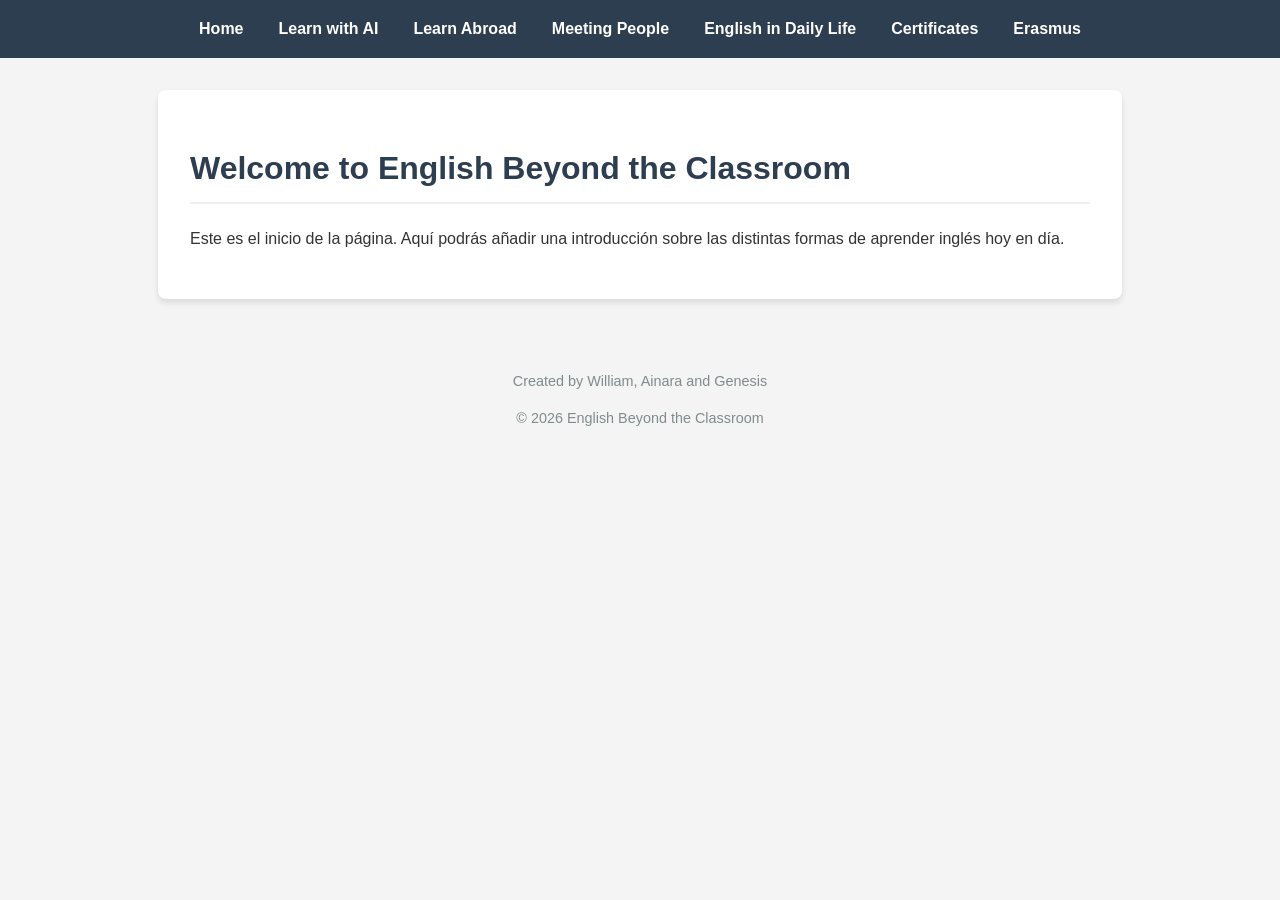
==== index.html @ 0754434e "commit v1 creacion de paginas y diseño inicial" ====
<!DOCTYPE html>
<html lang="en">
<head>
    <meta charset="UTF-8">
    <meta name="viewport" content="width=device-width, initial-scale=1.0">
    <title>Home - English Beyond the Classroom</title>
    <link rel="stylesheet" href="styles.css">
</head>
<body>
    <header>
        <nav>
            <ul>
                <li><a href="index.html">Home</a></li>
                <li><a href="LearnEnglishAI.html">Learn with AI</a></li>
                <li><a href="LearnEnglishAbroad.html">Learn Abroad</a></li>
                <li><a href="MeetingPeopleInEnglish.html">Meeting People</a></li>
                <li><a href="EnglishPartOfYourLife.html">English in Daily Life</a></li>
                <li><a href="Certificates.html">Certificates</a></li>
                <li><a href="Erasmus.html">Erasmus</a></li>
            </ul>
        </nav>
    </header>
    
    <main>
        <h1>Welcome to English Beyond the Classroom</h1>
        <section>
            <p>Este es el inicio de la página. Aquí podrás añadir una introducción sobre las distintas formas de aprender inglés hoy en día.</p>
            <!-- Puedes agregar más secciones, imágenes o videos más adelante -->
        </section>
    </main>

    <footer>
        <section>
            <p>Created by William, Ainara and Genesis</p>
        </section>
        <section>
            <p>&copy; 2026 English Beyond the Classroom</p>
        </section>
    </footer>
</body>
</html>
---- styles.css ----
body {
    font-family: Arial, sans-serif;
    margin: 0;
    padding: 0;
    line-height: 1.6;
    background-color: #f4f4f4;
    color: #333;
}

header {
    background: #2c3e50;
    color: #fff;
    padding: 1rem 0;
}

header nav ul {
    list-style: none;
    display: flex;
    justify-content: center;
    gap: 15px;
    padding: 0;
    margin: 0;
    flex-wrap: wrap;
}

header nav ul li a {
    color: #fff;
    text-decoration: none;
    font-weight: bold;
    padding: 5px 10px;
    border-radius: 5px;
    transition: background 0.3s;
}

header nav ul li a:hover {
    background: #34495e;
}

main {
    padding: 2rem;
    max-width: 900px;
    margin: 2rem auto;
    background: #fff;
    border-radius: 8px;
    box-shadow: 0 4px 6px rgba(0,0,0,0.1);
}

h1 {
    color: #2c3e50;
    border-bottom: 2px solid #ecf0f1;
    padding-bottom: 0.5rem;
}

h2 {
    color: #34495e;
    margin-top: 2rem;
    border-bottom: 1px solid #ecf0f1;
    padding-bottom: 0.3rem;
}

h3 {
    color: #2980b9;
    margin-top: 1.5rem;
}

table {
    width: 100%;
    border-collapse: collapse;
    margin: 1.5rem 0;
}

table, th, td {
    border: 1px solid #bdc3c7;
}

th, td {
    padding: 10px;
    text-align: left;
}

th {
    background-color: #ecf0f1;
    color: #2c3e50;
}

.prompt-list {
    background: #f9f9f9;
    padding: 15px;
    border-left: 4px solid #3498db;
    margin: 1rem 0;
    border-radius: 4px;
}

.prompt-list p {
    margin: 0.5rem 0;
    font-family: monospace;
    font-size: 1.05em;
    color: #2c3e50;
}

footer {
    text-align: center;
    padding: 1.5rem 0;
    color: #7f8c8d;
    font-size: 0.9em;
}
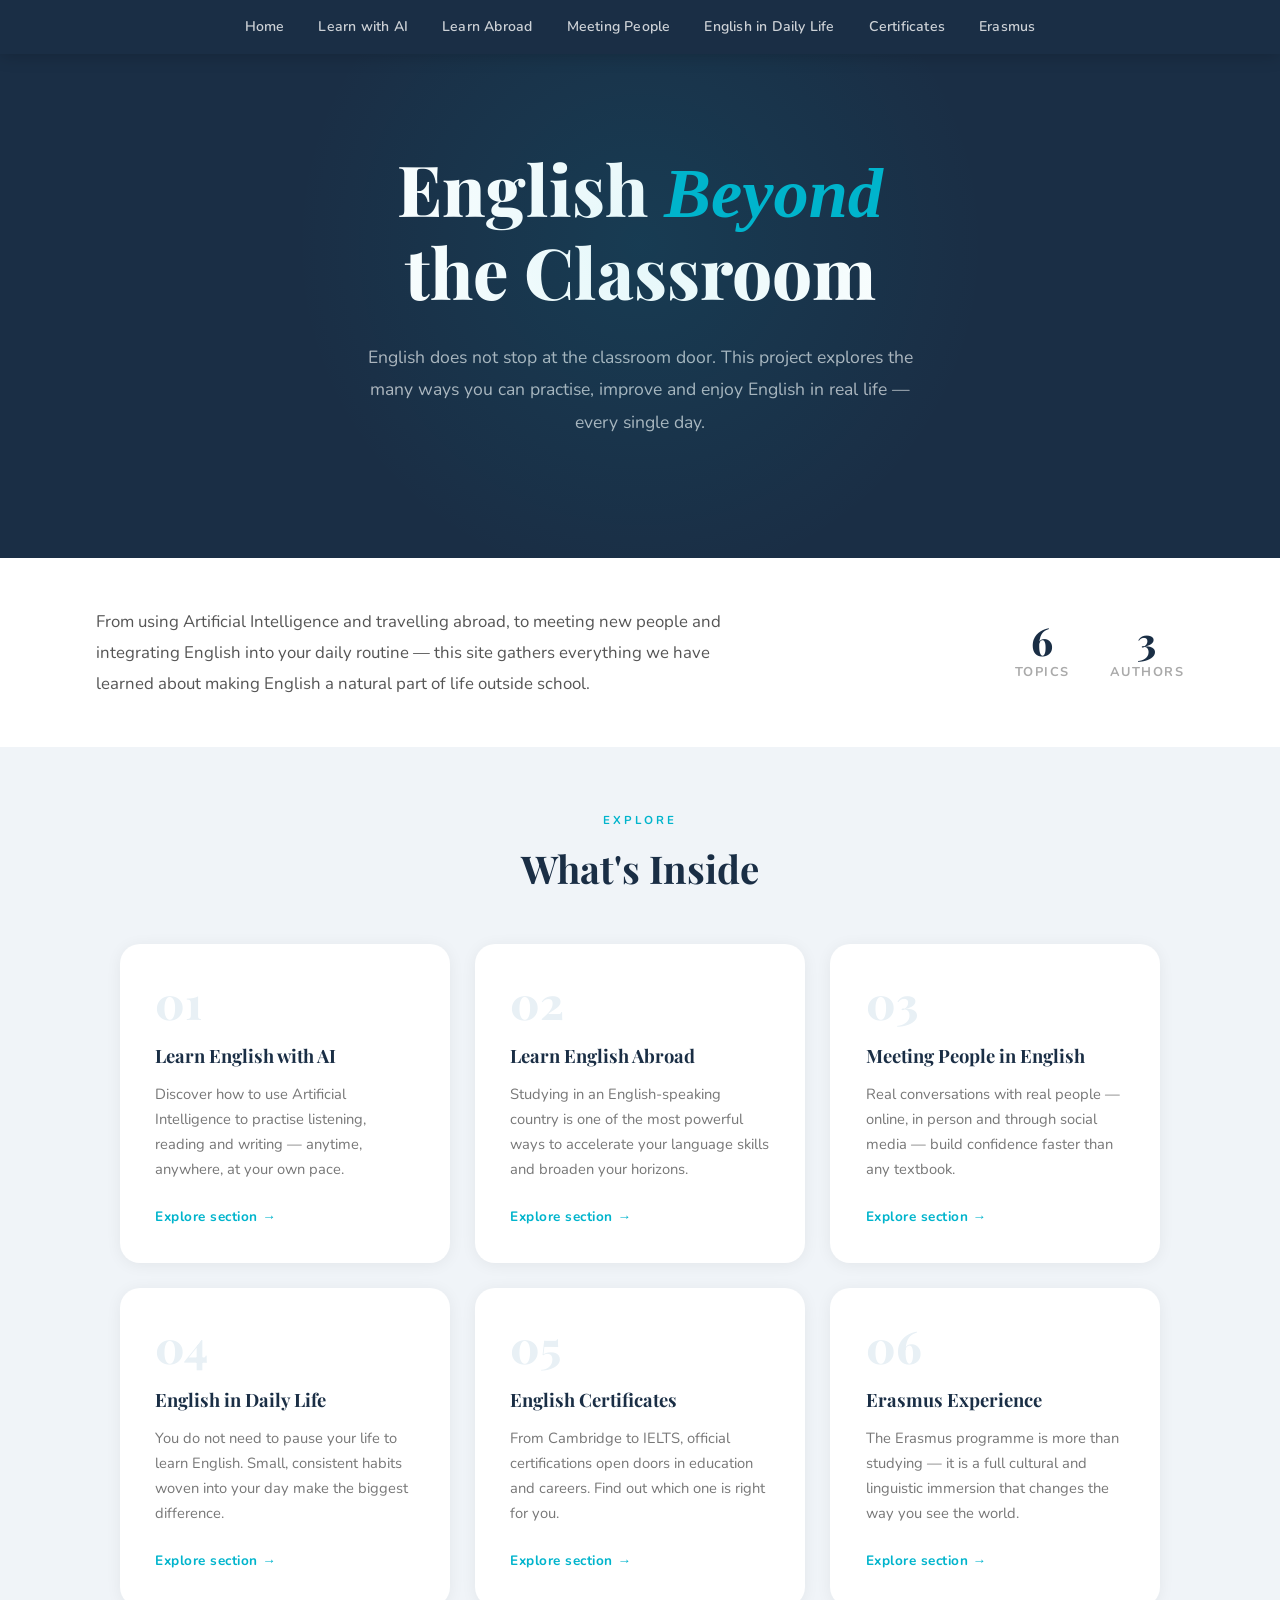
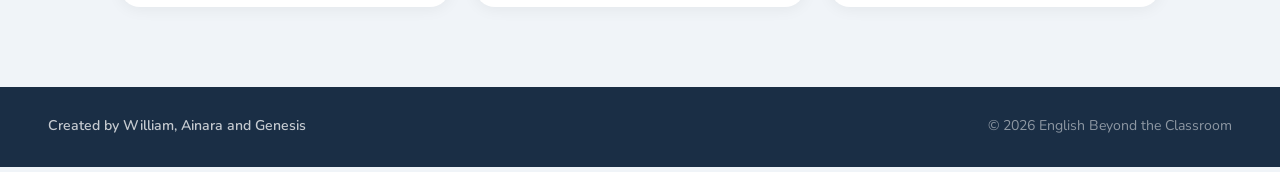
==== commit 32cd2d36: "commit v1 creacion de paginas y diseño inicial" ====
--- a/index.html
+++ b/index.html
@@ -2,40 +2,10 @@
 <html lang="en">
 <head>
     <meta charset="UTF-8">
-    <meta name="viewport" content="width=device-width, initial-scale=1.0">
-    <title>Home - English Beyond the Classroom</title>
-    <link rel="stylesheet" href="styles.css">
+    <meta http-equiv="refresh" content="0; url=html/index.html">
+    <title>English Beyond the Classroom</title>
 </head>
 <body>
-    <header>
-        <nav>
-            <ul>
-                <li><a href="index.html">Home</a></li>
-                <li><a href="LearnEnglishAI.html">Learn with AI</a></li>
-                <li><a href="LearnEnglishAbroad.html">Learn Abroad</a></li>
-                <li><a href="MeetingPeopleInEnglish.html">Meeting People</a></li>
-                <li><a href="EnglishPartOfYourLife.html">English in Daily Life</a></li>
-                <li><a href="Certificates.html">Certificates</a></li>
-                <li><a href="Erasmus.html">Erasmus</a></li>
-            </ul>
-        </nav>
-    </header>
-    
-    <main>
-        <h1>Welcome to English Beyond the Classroom</h1>
-        <section>
-            <p>Este es el inicio de la página. Aquí podrás añadir una introducción sobre las distintas formas de aprender inglés hoy en día.</p>
-            <!-- Puedes agregar más secciones, imágenes o videos más adelante -->
-        </section>
-    </main>
-
-    <footer>
-        <section>
-            <p>Created by William, Ainara and Genesis</p>
-        </section>
-        <section>
-            <p>&copy; 2026 English Beyond the Classroom</p>
-        </section>
-    </footer>
+    <p>Redirecting... <a href="html/index.html">Click here if not redirected</a></p>
 </body>
-</html>+</html>
